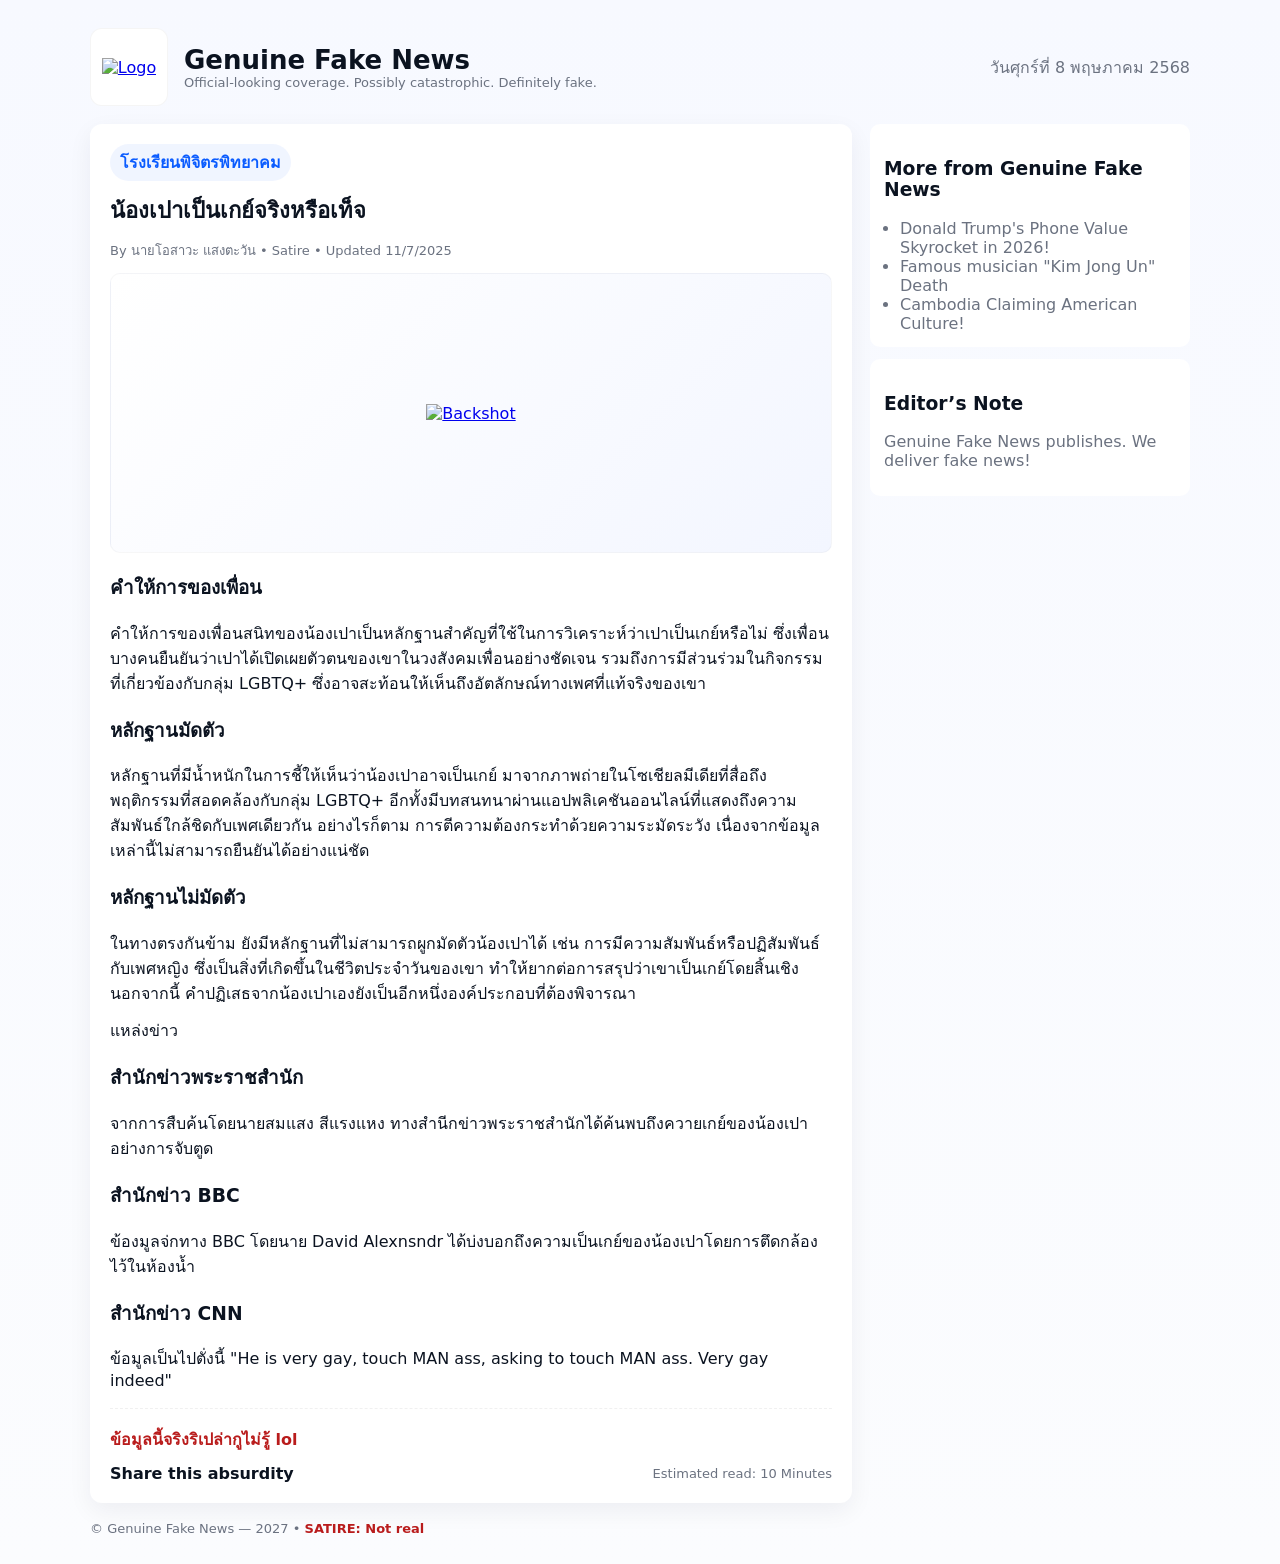
==== index.html @ 2737d819 "Rename geniunefakenews.html to index.html" ====
<!doctype html>
<html lang="en">
<head>
  <meta charset="utf-8" />
  <meta name="viewport" content="width=device-width, initial-scale=1" />
  <title>Genuine Fake News</title>
  <meta name="A Real But Fake News For Everyone!" content="TBA." />
  <style>
    :root{
      --accent:#0b5cff;--muted:#6b7280;--bg:#fbfcfe;
      --card:#ffffff;--maxwidth:1100px;--radius:12px;
      font-family:Inter,system-ui,Arial
    }
    *{box-sizing:border-box}
    body{
      margin:0;background:linear-gradient(180deg,#f7f9ff,#fbfcfe);
      color:#0b1320;padding:28px;display:flex;justify-content:center
    }
    .wrap{width:100%;max-width:var(--maxwidth)}
    header{display:flex;align-items:center;gap:16px;margin-bottom:18px}
    .mark{
      width:78px;height:78px;border-radius:12px;background:#fff;
      display:grid;place-items:center;border:1px solid rgba(0,0,0,0.04)
    }
    h1{margin:0;font-size:26px}
    .strap{color:var(--muted);font-size:13px}
    main.grid{display:grid;grid-template-columns:1fr 320px;gap:18px}
    @media(max-width:900px){main.grid{grid-template-columns:1fr}}
    article.card{
      background:var(--card);padding:20px;border-radius:var(--radius);
      box-shadow:0 8px 24px rgba(12,24,48,0.06)
    }
    .kicker{
      display:inline-block;padding:6px 10px;border-radius:999px;
      color:var(--accent);font-weight:700;background:rgba(11,92,255,0.06)
    }
    h2{margin:12px 0;font-size:22px}
    .meta{color:var(--muted);font-size:13px;margin-bottom:12px}
    .hero{
      height:280px;border-radius:10px;
      background:linear-gradient(135deg,#fff,#f3f6ff);
      display:grid;place-items:center;margin-bottom:14px;
      border:1px solid rgba(0,0,0,0.03)
    }
    h3{margin-top:20px}
    p{margin:0 0 12px}
    blockquote{
      margin:12px 0;padding:12px;
      background:linear-gradient(90deg,rgba(11,92,255,0.03),rgba(11,92,255,0.01));
      border-left:4px solid rgba(11,92,255,0.12);border-radius:8px
    }
    aside .card{background:var(--card);padding:14px;border-radius:10px;margin-bottom:12px}
    .disclaimer{color:#b91c1c;font-weight:800}
    footer{margin-top:18px;color:var(--muted);font-size:13px}
  </style>
</head>
<body>
  <div class="wrap">
    <header>
      <div class="mark" aria-hidden="true"><a href="https://upload.wikimedia.org/wikipedia/commons/5/59/J._M._Flagg%2C_I_Want_You_for_U.S._Army_poster_%281917%29.jpg">
            <img src="https://upload.wikimedia.org/wikipedia/commons/5/59/J._M._Flagg%2C_I_Want_You_for_U.S._Army_poster_%281917%29.jpg" alt="Logo" height="50" width="50">
          </a></div>
      <div>
        <h1>Genuine Fake News</h1>
        <div class="strap">Official-looking coverage. Possibly catastrophic. Definitely fake.</div>
      </div>
      <div style="margin-left:auto;text-align:right;color:var(--muted)">
        วันศุกร์ที่ 8 พฤษภาคม 2568
      </div>
    </header>

    <main class="grid">
      <article class="card" aria-labelledby="headline">
        <div class="kicker">โรงเรียนพิจิตรพิทยาคม</div>
        <h2 id="headline">น้องเปาเป็นเกย์จริงหรือเท็จ</h2>
        <div class="meta">By นายโอสาวะ แสงตะวัน • Satire • Updated 11/7/2025</div>

        <div class="hero" role="img" aria-label="น้องเปาเป็นเกย์จริงหรือเท็จ">
          <a href="https://i.ytimg.com/vi/qWDScUi1Vxo/maxresdefault.jpg">
            <img src="https://i.ytimg.com/vi/qWDScUi1Vxo/maxresdefault.jpg" alt="Backshot" height="280" width="540">
          </a>
        </div>

        <!-- ===== Paragraph 1 ===== -->
        <h3>คำให้การของเพื่อน</h3>
        <p>คำให้การของเพื่อนสนิทของน้องเปาเป็นหลักฐานสำคัญที่ใช้ในการวิเคราะห์ว่าเปาเป็นเกย์หรือไม่ ซึ่งเพื่อนบางคนยืนยันว่าเปาได้เปิดเผยตัวตนของเขาในวงสังคมเพื่อนอย่างชัดเจน รวมถึงการมีส่วนร่วมในกิจกรรมที่เกี่ยวข้องกับกลุ่ม LGBTQ+ ซึ่งอาจสะท้อนให้เห็นถึงอัตลักษณ์ทางเพศที่แท้จริงของเขา</p>

        <h3>หลักฐานมัดตัว</h3>
        <p>หลักฐานที่มีน้ำหนักในการชี้ให้เห็นว่าน้องเปาอาจเป็นเกย์ มาจากภาพถ่ายในโซเชียลมีเดียที่สื่อถึงพฤติกรรมที่สอดคล้องกับกลุ่ม LGBTQ+ อีกทั้งมีบทสนทนาผ่านแอปพลิเคชันออนไลน์ที่แสดงถึงความสัมพันธ์ใกล้ชิดกับเพศเดียวกัน อย่างไรก็ตาม การตีความต้องกระทำด้วยความระมัดระวัง เนื่องจากข้อมูลเหล่านี้ไม่สามารถยืนยันได้อย่างแน่ชัด</p>

        <h3>หลักฐานไม่มัดตัว</h3>
        <p>ในทางตรงกันข้าม ยังมีหลักฐานที่ไม่สามารถผูกมัดตัวน้องเปาได้ เช่น การมีความสัมพันธ์หรือปฏิสัมพันธ์กับเพศหญิง ซึ่งเป็นสิ่งที่เกิดขึ้นในชีวิตประจำวันของเขา ทำให้ยากต่อการสรุปว่าเขาเป็นเกย์โดยสิ้นเชิง นอกจากนี้ คำปฏิเสธจากน้องเปาเองยังเป็นอีกหนึ่งองค์ประกอบที่ต้องพิจารณา</p>

        <!-- ===== Paragraph 2 ===== -->
        <p>แหล่งข่าว</p>

        <h3>สำนักข่าวพระราชสำนัก</h3>
        <p>จากการสืบค้นโดยนายสมแสง สีแรงแหง ทางสำนีกข่าวพระราชสำนักได้ค้นพบถึงควายเกย์ของน้องเปาอย่างการจับตูด</p>

        <h3>สำนักข่าว BBC</h3>
        <p>ข้องมูลจ่กทาง BBC โดยนาย David Alexnsndr ได้บ่งบอกถึงความเป็นเกย์ของน้องเปาโดยการตึดกล้องไว้ในห้องน้ำ</p>

        <h3>สำนักข่าว CNN</h3>
        <p>ข้อมูลเป็นไปตั่งนี้ "He is very gay, touch MAN ass, asking to touch MAN ass. Very gay indeed"</p>

        <hr style="margin:18px 0;border:none;border-top:1px dashed rgba(0,0,0,0.06)" />

        <p class="disclaimer">
          ข้อมูลนี้จริงริเปล่ากูไม่รู้ lol
        </p>

        <div style="display:flex;justify-content:space-between;align-items:center;margin-top:12px">
          <div style="font-weight:700">Share this absurdity</div>
          <div style="color:var(--muted);font-size:13px">Estimated read: 10 Minutes</div>
        </div>
      </article>

      <aside class="sidebar">
        <div class="card">
          <h3>More from Genuine Fake News</h3>
          <ul style="padding-left:16px;margin:8px 0 0 0;color:var(--muted)">
            <li>Donald Trump's Phone Value Skyrocket in 2026!</li>
            <li>Famous musician "Kim Jong Un" Death</li>
            <li>Cambodia Claiming American Culture!</li>
          </ul>
        </div>

        <div class="card">
          <h3>Editor’s Note</h3>
          <p style="color:var(--muted)">
            Genuine Fake News publishes. We deliver fake news!
          </p>
        </div>
      </aside>
    </main>

    <footer>
      © Genuine Fake News — 2027 • 
      <span style="color:#b91c1c;font-weight:700">SATIRE: Not real</span>
    </footer>
  </div>
</body>
</html>
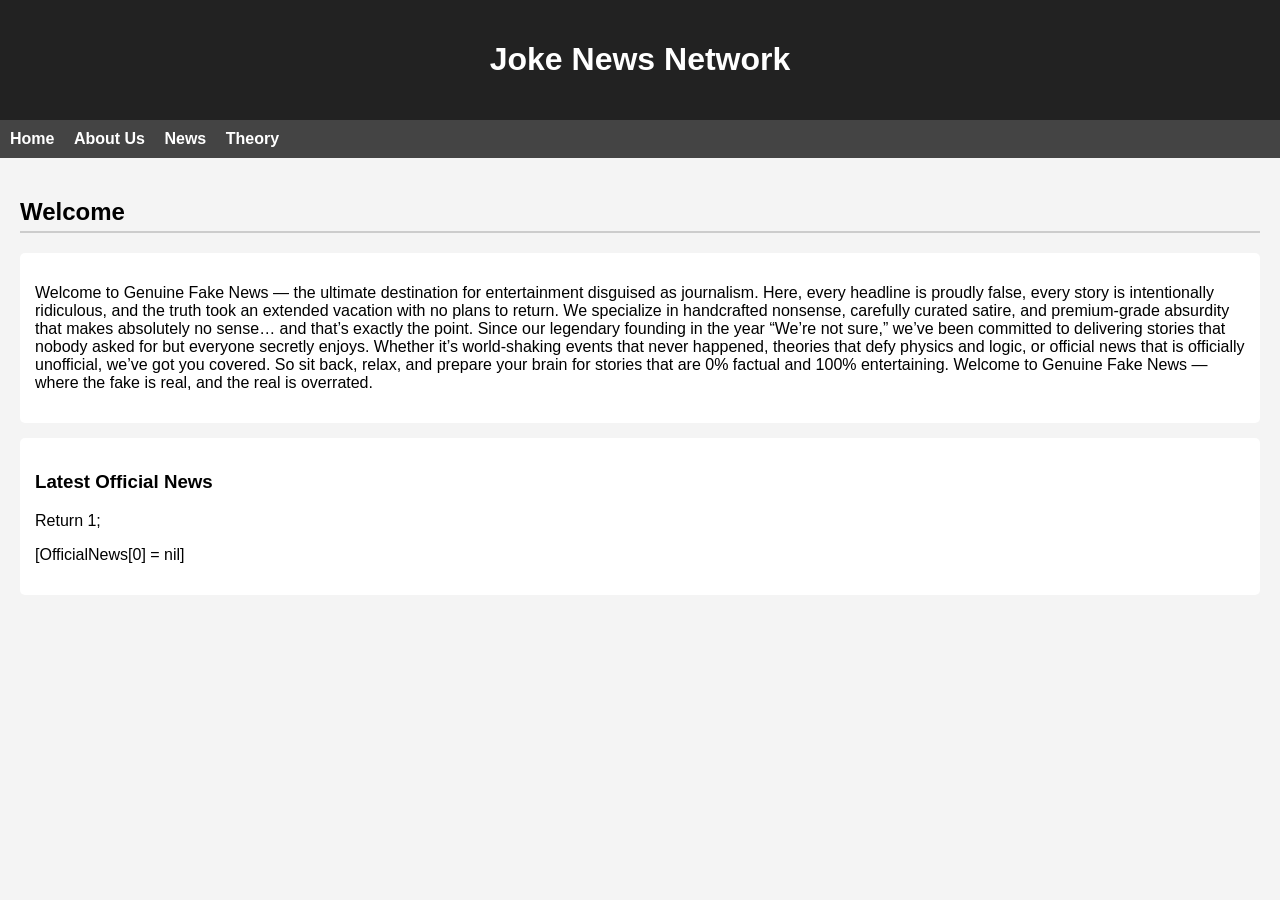
==== commit 64bf7c7a: "Add files via upload" ====
--- a/index.html
+++ b/index.html
@@ -1,143 +1,39 @@
-<!doctype html>
-<html lang="en">
-<head>
-  <meta charset="utf-8" />
-  <meta name="viewport" content="width=device-width, initial-scale=1" />
-  <title>Genuine Fake News</title>
-  <meta name="A Real But Fake News For Everyone!" content="TBA." />
-  <style>
-    :root{
-      --accent:#0b5cff;--muted:#6b7280;--bg:#fbfcfe;
-      --card:#ffffff;--maxwidth:1100px;--radius:12px;
-      font-family:Inter,system-ui,Arial
-    }
-    *{box-sizing:border-box}
-    body{
-      margin:0;background:linear-gradient(180deg,#f7f9ff,#fbfcfe);
-      color:#0b1320;padding:28px;display:flex;justify-content:center
-    }
-    .wrap{width:100%;max-width:var(--maxwidth)}
-    header{display:flex;align-items:center;gap:16px;margin-bottom:18px}
-    .mark{
-      width:78px;height:78px;border-radius:12px;background:#fff;
-      display:grid;place-items:center;border:1px solid rgba(0,0,0,0.04)
-    }
-    h1{margin:0;font-size:26px}
-    .strap{color:var(--muted);font-size:13px}
-    main.grid{display:grid;grid-template-columns:1fr 320px;gap:18px}
-    @media(max-width:900px){main.grid{grid-template-columns:1fr}}
-    article.card{
-      background:var(--card);padding:20px;border-radius:var(--radius);
-      box-shadow:0 8px 24px rgba(12,24,48,0.06)
-    }
-    .kicker{
-      display:inline-block;padding:6px 10px;border-radius:999px;
-      color:var(--accent);font-weight:700;background:rgba(11,92,255,0.06)
-    }
-    h2{margin:12px 0;font-size:22px}
-    .meta{color:var(--muted);font-size:13px;margin-bottom:12px}
-    .hero{
-      height:280px;border-radius:10px;
-      background:linear-gradient(135deg,#fff,#f3f6ff);
-      display:grid;place-items:center;margin-bottom:14px;
-      border:1px solid rgba(0,0,0,0.03)
-    }
-    h3{margin-top:20px}
-    p{margin:0 0 12px}
-    blockquote{
-      margin:12px 0;padding:12px;
-      background:linear-gradient(90deg,rgba(11,92,255,0.03),rgba(11,92,255,0.01));
-      border-left:4px solid rgba(11,92,255,0.12);border-radius:8px
-    }
-    aside .card{background:var(--card);padding:14px;border-radius:10px;margin-bottom:12px}
-    .disclaimer{color:#b91c1c;font-weight:800}
-    footer{margin-top:18px;color:var(--muted);font-size:13px}
-  </style>
-</head>
-<body>
-  <div class="wrap">
-    <header>
-      <div class="mark" aria-hidden="true"><a href="https://upload.wikimedia.org/wikipedia/commons/5/59/J._M._Flagg%2C_I_Want_You_for_U.S._Army_poster_%281917%29.jpg">
-            <img src="https://upload.wikimedia.org/wikipedia/commons/5/59/J._M._Flagg%2C_I_Want_You_for_U.S._Army_poster_%281917%29.jpg" alt="Logo" height="50" width="50">
-          </a></div>
-      <div>
-        <h1>Genuine Fake News</h1>
-        <div class="strap">Official-looking coverage. Possibly catastrophic. Definitely fake.</div>
-      </div>
-      <div style="margin-left:auto;text-align:right;color:var(--muted)">
-        วันศุกร์ที่ 8 พฤษภาคม 2568
-      </div>
-    </header>
-
-    <main class="grid">
-      <article class="card" aria-labelledby="headline">
-        <div class="kicker">โรงเรียนพิจิตรพิทยาคม</div>
-        <h2 id="headline">น้องเปาเป็นเกย์จริงหรือเท็จ</h2>
-        <div class="meta">By นายโอสาวะ แสงตะวัน • Satire • Updated 11/7/2025</div>
-
-        <div class="hero" role="img" aria-label="น้องเปาเป็นเกย์จริงหรือเท็จ">
-          <a href="https://i.ytimg.com/vi/qWDScUi1Vxo/maxresdefault.jpg">
-            <img src="https://i.ytimg.com/vi/qWDScUi1Vxo/maxresdefault.jpg" alt="Backshot" height="280" width="540">
-          </a>
-        </div>
-
-        <!-- ===== Paragraph 1 ===== -->
-        <h3>คำให้การของเพื่อน</h3>
-        <p>คำให้การของเพื่อนสนิทของน้องเปาเป็นหลักฐานสำคัญที่ใช้ในการวิเคราะห์ว่าเปาเป็นเกย์หรือไม่ ซึ่งเพื่อนบางคนยืนยันว่าเปาได้เปิดเผยตัวตนของเขาในวงสังคมเพื่อนอย่างชัดเจน รวมถึงการมีส่วนร่วมในกิจกรรมที่เกี่ยวข้องกับกลุ่ม LGBTQ+ ซึ่งอาจสะท้อนให้เห็นถึงอัตลักษณ์ทางเพศที่แท้จริงของเขา</p>
-
-        <h3>หลักฐานมัดตัว</h3>
-        <p>หลักฐานที่มีน้ำหนักในการชี้ให้เห็นว่าน้องเปาอาจเป็นเกย์ มาจากภาพถ่ายในโซเชียลมีเดียที่สื่อถึงพฤติกรรมที่สอดคล้องกับกลุ่ม LGBTQ+ อีกทั้งมีบทสนทนาผ่านแอปพลิเคชันออนไลน์ที่แสดงถึงความสัมพันธ์ใกล้ชิดกับเพศเดียวกัน อย่างไรก็ตาม การตีความต้องกระทำด้วยความระมัดระวัง เนื่องจากข้อมูลเหล่านี้ไม่สามารถยืนยันได้อย่างแน่ชัด</p>
-
-        <h3>หลักฐานไม่มัดตัว</h3>
-        <p>ในทางตรงกันข้าม ยังมีหลักฐานที่ไม่สามารถผูกมัดตัวน้องเปาได้ เช่น การมีความสัมพันธ์หรือปฏิสัมพันธ์กับเพศหญิง ซึ่งเป็นสิ่งที่เกิดขึ้นในชีวิตประจำวันของเขา ทำให้ยากต่อการสรุปว่าเขาเป็นเกย์โดยสิ้นเชิง นอกจากนี้ คำปฏิเสธจากน้องเปาเองยังเป็นอีกหนึ่งองค์ประกอบที่ต้องพิจารณา</p>
-
-        <!-- ===== Paragraph 2 ===== -->
-        <p>แหล่งข่าว</p>
-
-        <h3>สำนักข่าวพระราชสำนัก</h3>
-        <p>จากการสืบค้นโดยนายสมแสง สีแรงแหง ทางสำนีกข่าวพระราชสำนักได้ค้นพบถึงควายเกย์ของน้องเปาอย่างการจับตูด</p>
-
-        <h3>สำนักข่าว BBC</h3>
-        <p>ข้องมูลจ่กทาง BBC โดยนาย David Alexnsndr ได้บ่งบอกถึงความเป็นเกย์ของน้องเปาโดยการตึดกล้องไว้ในห้องน้ำ</p>
-
-        <h3>สำนักข่าว CNN</h3>
-        <p>ข้อมูลเป็นไปตั่งนี้ "He is very gay, touch MAN ass, asking to touch MAN ass. Very gay indeed"</p>
-
-        <hr style="margin:18px 0;border:none;border-top:1px dashed rgba(0,0,0,0.06)" />
-
-        <p class="disclaimer">
-          ข้อมูลนี้จริงริเปล่ากูไม่รู้ lol
-        </p>
-
-        <div style="display:flex;justify-content:space-between;align-items:center;margin-top:12px">
-          <div style="font-weight:700">Share this absurdity</div>
-          <div style="color:var(--muted);font-size:13px">Estimated read: 10 Minutes</div>
-        </div>
-      </article>
-
-      <aside class="sidebar">
-        <div class="card">
-          <h3>More from Genuine Fake News</h3>
-          <ul style="padding-left:16px;margin:8px 0 0 0;color:var(--muted)">
-            <li>Donald Trump's Phone Value Skyrocket in 2026!</li>
-            <li>Famous musician "Kim Jong Un" Death</li>
-            <li>Cambodia Claiming American Culture!</li>
-          </ul>
-        </div>
-
-        <div class="card">
-          <h3>Editor’s Note</h3>
-          <p style="color:var(--muted)">
-            Genuine Fake News publishes. We deliver fake news!
-          </p>
-        </div>
-      </aside>
-    </main>
-
-    <footer>
-      © Genuine Fake News — 2027 • 
-      <span style="color:#b91c1c;font-weight:700">SATIRE: Not real</span>
-    </footer>
-  </div>
-</body>
-</html>
+<!DOCTYPE html>
+<html lang="en">
+<head>
+    <meta charset="UTF-8" />
+    <meta name="viewport" content="width=device-width, initial-scale=1.0" />
+    <title>Genuine Fake News</title>
+    <link rel="stylesheet" href="style.css">
+</head>
+<body>
+
+<header>
+    <h1>Joke News Network</h1>
+</header>
+
+<nav>
+    <a href="index.html">Home</a>
+    <a href="about.html">About Us</a>
+    <a href="news.html">News</a>
+    <a href="theory.html">Theory</a>
+</nav>
+
+<div class="container">
+    <h2>Welcome</h2>
+
+    <div class="box">
+        <p>Welcome to Genuine Fake News — the ultimate destination for entertainment disguised as journalism. Here, every headline is proudly false, every story is intentionally ridiculous, and the truth took an extended vacation with no plans to return. We specialize in handcrafted nonsense, carefully curated satire, and premium-grade absurdity that makes absolutely no sense… and that’s exactly the point.
+
+Since our legendary founding in the year “We’re not sure,” we’ve been committed to delivering stories that nobody asked for but everyone secretly enjoys. Whether it’s world-shaking events that never happened, theories that defy physics and logic, or official news that is officially unofficial, we’ve got you covered. So sit back, relax, and prepare your brain for stories that are 0% factual and 100% entertaining. Welcome to Genuine Fake News — where the fake is real, and the real is overrated.</p>
+    </div>
+
+    <div class="box">
+        <h3>Latest Official News</h3>
+        <p>Return 1;</p>
+        <p>[OfficialNews[0] = nil]</p>
+    </div>
+</div>
+
+</body>
+</html>
--- a/style.css
+++ b/style.css
@@ -0,0 +1,55 @@
+body {
+    margin: 0;
+    font-family: Arial, sans-serif;
+    background: #f4f4f4;
+}
+
+header {
+    background: #222;
+    color: white;
+    padding: 20px;
+    text-align: center;
+}
+
+nav {
+    background: #444;
+    padding: 10px;
+}
+
+nav a {
+    color: #fff;
+    margin-right: 15px;
+    text-decoration: none;
+    font-weight: bold;
+}
+
+.container {
+    padding: 20px;
+}
+
+h2 {
+    border-bottom: 2px solid #ccc;
+    padding-bottom: 5px;
+}
+
+.box {
+    background: #fff;
+    padding: 15px;
+    margin-top: 15px;
+    border-radius: 5px;
+}
+
+.topic-list a {
+    display: block;
+    padding: 10px;
+    margin: 8px 0;
+    background: #e6e6e6;
+    border-radius: 5px;
+    text-decoration: none;
+    color: #333;
+    font-weight: bold;
+}
+
+.topic-list a:hover {
+    background: #d2d2d2;
+}
